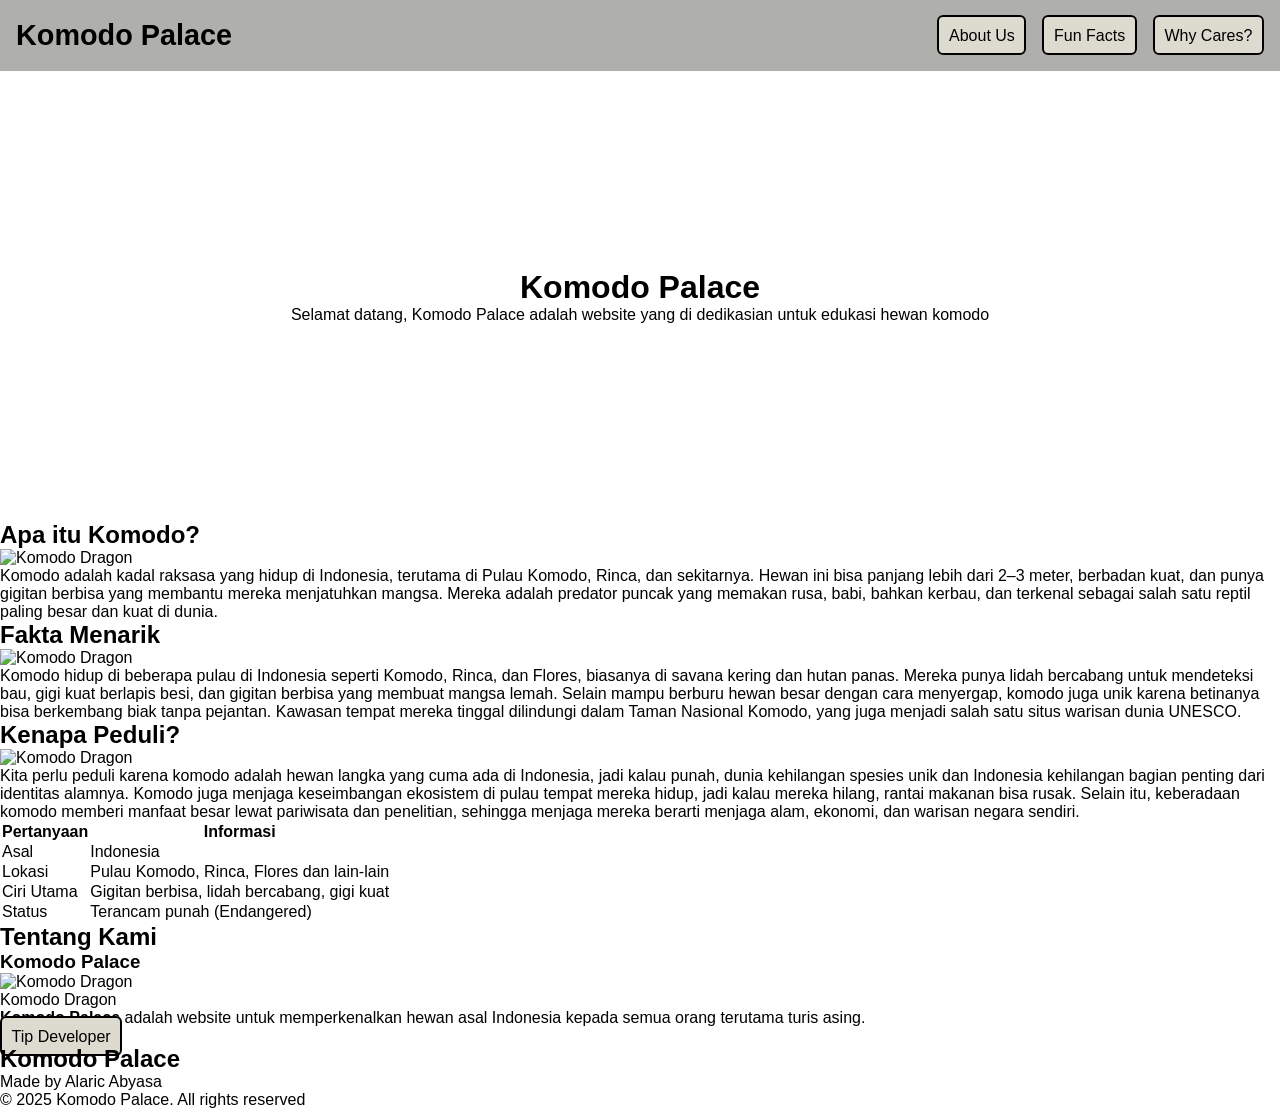
==== index.html @ 3ad5cdcc "Init files" ====
<!DOCTYPE html>
<html>
  <head>
    <title>Komodo Palace</title>
    <meta charset="UTF-8">
    <meta name="viewport" content="width=device-width, initial-scale=1.0">
    <link rel="stylesheet" href="style.css">
  </head>
  <body>
    <header>
      <nav>
        <h3>Komodo Palace</h1>
        <ul>
          <li><a href="#about">About Us</a></li>
          <li><a href="#fact">Fun Facts</a></a></li>
          <li><a href="#peduli">Why Cares?</a></li>
        </ul>
      </nav>
      <div class="header-content">
        <h1>Komodo Palace</h1>
        <p>Selamat datang, Komodo Palace adalah website yang di dedikasian untuk edukasi hewan komodo</p>
      </div>
    </header>
    
    <main>
      <div id="content">
        <article id="about">
          <h1>Apa itu Komodo?</h1>
          <img src="assets/komodo.png" alt="Komodo Dragon">
          <p>Komodo adalah kadal raksasa yang hidup di Indonesia, terutama di Pulau Komodo, Rinca, dan sekitarnya. Hewan ini bisa panjang lebih dari 2–3 meter, berbadan kuat, dan punya gigitan berbisa yang membantu mereka menjatuhkan mangsa. Mereka adalah predator puncak yang memakan rusa, babi, bahkan kerbau, dan terkenal sebagai salah satu reptil paling besar dan kuat di dunia.</p>
        </article>
        
        <article id="fact">
          <h1>Fakta Menarik</h1>
          <img src="assets/komodo2.png" alt="Komodo Dragon">
          <p>Komodo hidup di beberapa pulau di Indonesia seperti Komodo, Rinca, dan Flores, biasanya di savana kering dan hutan panas. Mereka punya lidah bercabang untuk mendeteksi bau, gigi kuat berlapis besi, dan gigitan berbisa yang membuat mangsa lemah. Selain mampu berburu hewan besar dengan cara menyergap, komodo juga unik karena betinanya bisa berkembang biak tanpa pejantan. Kawasan tempat mereka tinggal dilindungi dalam Taman Nasional Komodo, yang juga menjadi salah satu situs warisan dunia UNESCO.</p>
        </article>
        
        <article id="peduli">
          <h1>Kenapa Peduli?</h1>
          <img src="assets/komodo3.png" alt="Komodo Dragon">
          <p>Kita perlu peduli karena komodo adalah hewan langka yang cuma ada di Indonesia, jadi kalau punah, dunia kehilangan spesies unik dan Indonesia kehilangan bagian penting dari identitas alamnya. Komodo juga menjaga keseimbangan ekosistem di pulau tempat mereka hidup, jadi kalau mereka hilang, rantai makanan bisa rusak. Selain itu, keberadaan komodo memberi manfaat besar lewat pariwisata dan penelitian, sehingga menjaga mereka berarti menjaga alam, ekonomi, dan warisan negara sendiri.</p>
          
          <table>
            <tr>
              <th>Pertanyaan</th>
              <th>Informasi</th>
            </tr>
            <tr>
              <td>Asal</td>
              <td>Indonesia</td>
            </tr>
            <tr>
              <td>Lokasi</td>
              <td>Pulau Komodo, Rinca, Flores dan lain-lain</td>
            </tr>
            <tr>
              <td>Ciri Utama</td>
              <td>Gigitan berbisa, lidah bercabang, gigi kuat</td>
            </tr>
            <tr>
              <td>Status</td>
              <td>Terancam punah (Endangered)</td>
            </tr>
          </table>
        </article>
      </div>
      
      <aside>
        <h2>Tentang Kami</h2>
        <h3>Komodo Palace</h3>
        <figure>
          <img src="assets/komodo4.png" alt="Komodo Dragon">
          <figcaption>Komodo Dragon</figcaption>
        </figure>
        <p><strong>Komodo Palace</strong> adalah website untuk memperkenalkan hewan asal Indonesia kepada semua orang terutama turis asing.</p>
        <div class=button>
          <a>Tip Developer</a>
        </div>
      </aside>
    </main>
    
    <footer>
      <h2>Komodo Palace</h2>
      <p>Made by Alaric Abyasa</p>
      <p>&copy; 2025 Komodo Palace. All rights reserved</p>
    </footer>
  </body>
</html>
---- style.css ----
* {
  margin: 0;
  padding: 0;
  box-sizing: border-box;
}

body {
  font-family: "Segoe UI", "Arial";
}

nav {
  background: hsla(60,3%,46.5%,0.6);
  display: flex;
  align-items: center;
  justify-content: space-between;
  padding: 1.2rem 1rem;
}

nav h3 {
  font-size: 1.8rem;
}

ul {
  display: flex;
  gap: 1rem
}

li {
  list-style: none;
}

a {
  text-decoration: none;
  color: black;
  background-color: #DDDAD0;
  border: 2px solid black;
  padding: 0.6rem;
  border-radius: 6px;
}

.header-content {
  display: flex;
  flex-direction: column;
  align-items: center;
  justify-content: center;
  text-align: center;
  justify-content: center;
  background: url('assets/komodo0.jpg') center no-repeat;
  height: 50vh;
}
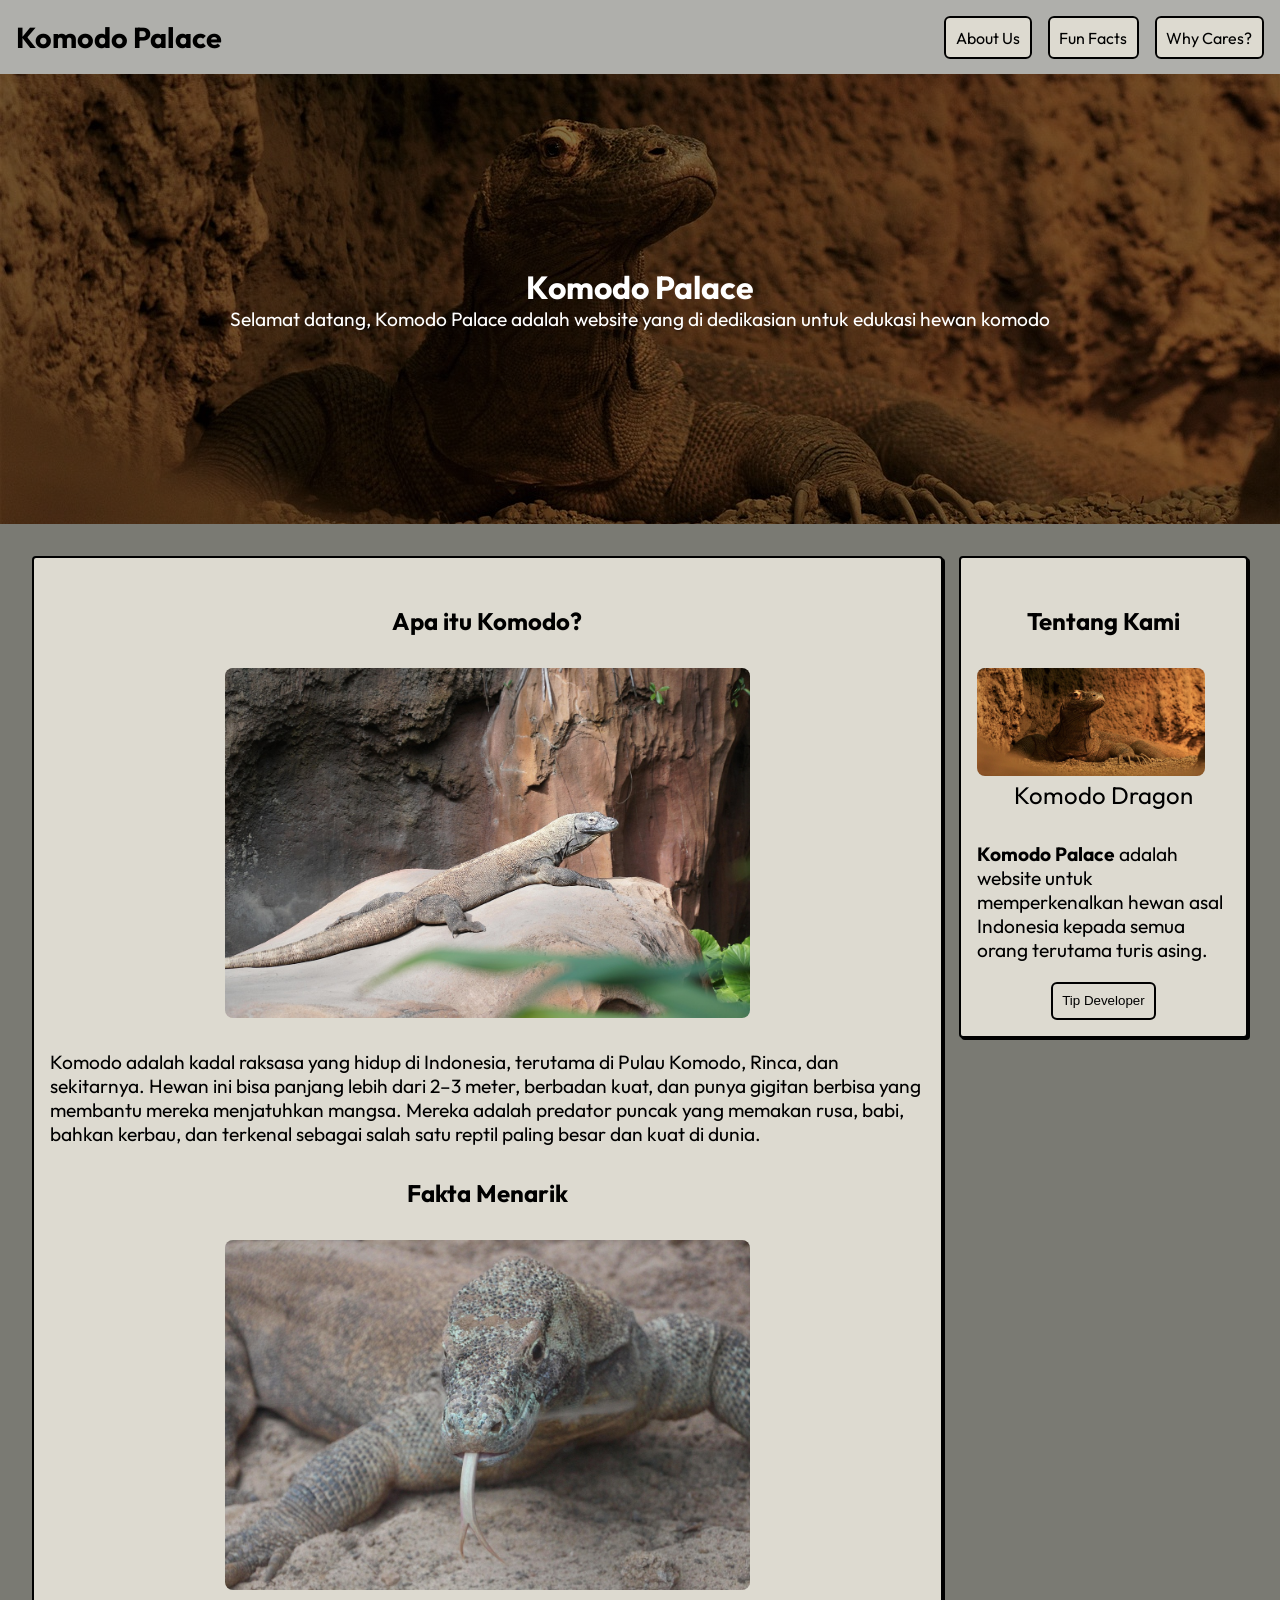
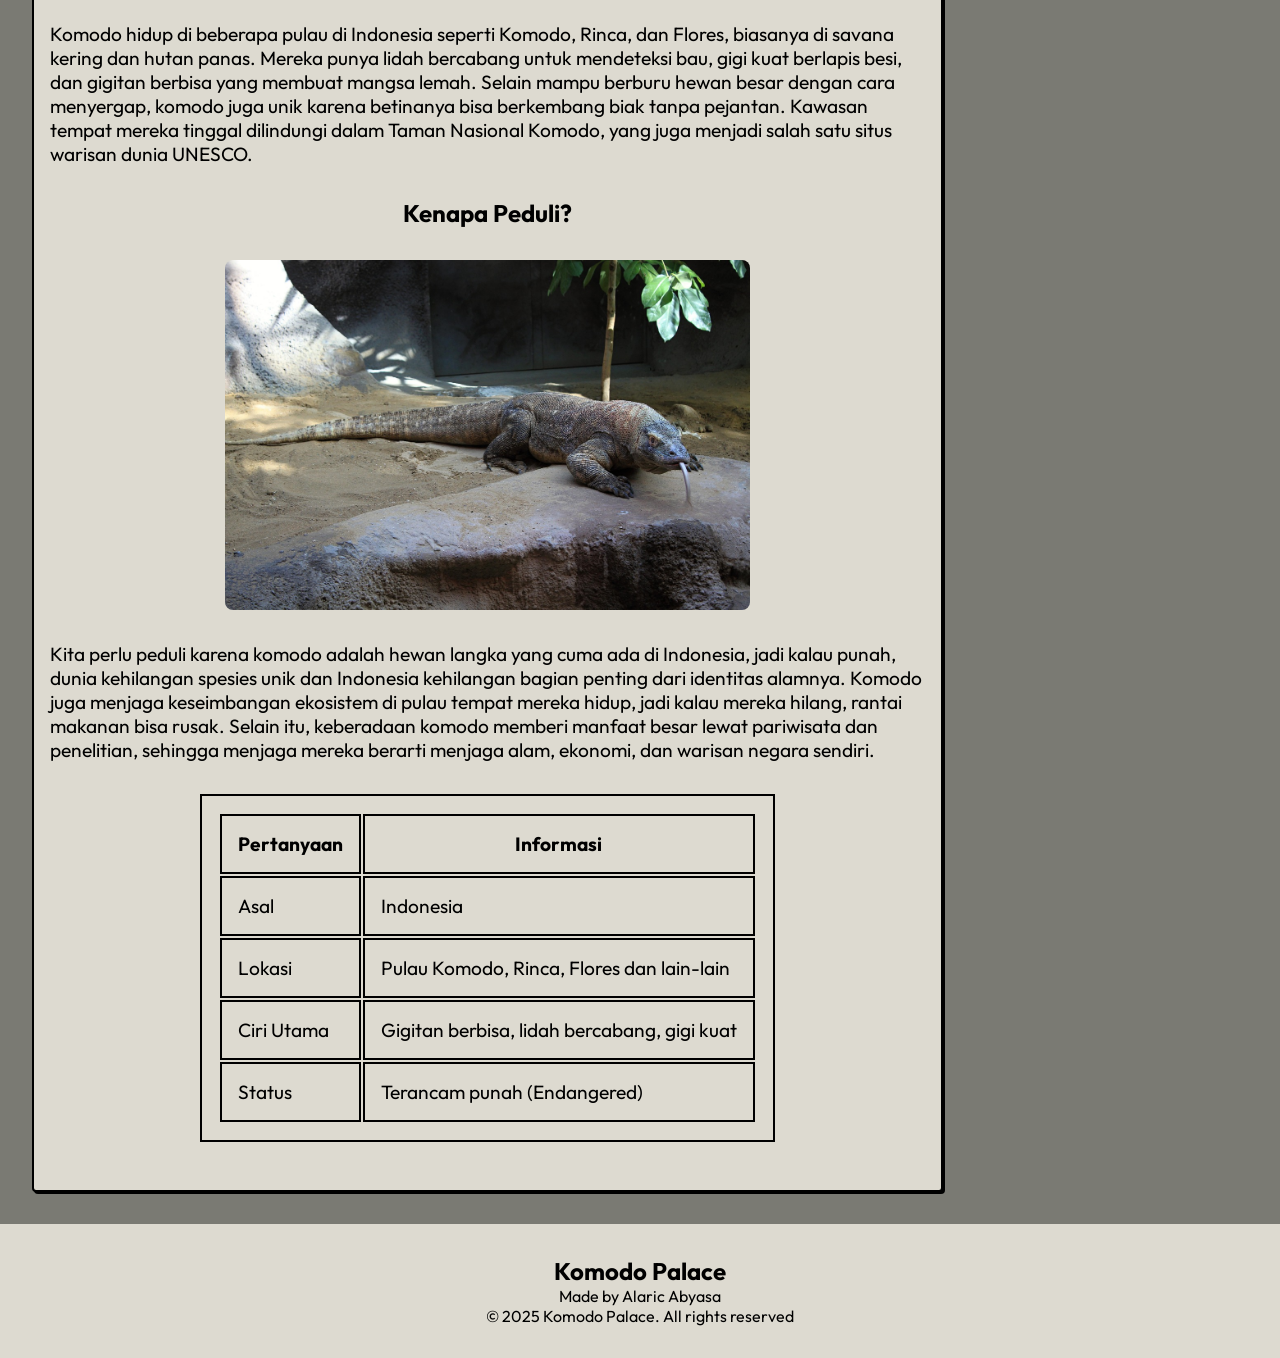
==== commit 0f0d751f: "Release v1.0.0" ====
--- a/index.html
+++ b/index.html
@@ -5,6 +5,9 @@
     <meta charset="UTF-8">
     <meta name="viewport" content="width=device-width, initial-scale=1.0">
     <link rel="stylesheet" href="style.css">
+    <link rel="preconnect" href="https://fonts.googleapis.com">
+    <link rel="preconnect" href="https://fonts.gstatic.com" crossorigin>
+    <link href="https://fonts.googleapis.com/css2?family=Outfit:wght@100..900&display=swap" rel="stylesheet">
   </head>
   <body>
     <header>
@@ -26,19 +29,19 @@
       <div id="content">
         <article id="about">
           <h1>Apa itu Komodo?</h1>
-          <img src="assets/komodo.png" alt="Komodo Dragon">
+          <img src="assets/komodo1.jpg" alt="Komodo Dragon">
           <p>Komodo adalah kadal raksasa yang hidup di Indonesia, terutama di Pulau Komodo, Rinca, dan sekitarnya. Hewan ini bisa panjang lebih dari 2–3 meter, berbadan kuat, dan punya gigitan berbisa yang membantu mereka menjatuhkan mangsa. Mereka adalah predator puncak yang memakan rusa, babi, bahkan kerbau, dan terkenal sebagai salah satu reptil paling besar dan kuat di dunia.</p>
         </article>
         
         <article id="fact">
           <h1>Fakta Menarik</h1>
-          <img src="assets/komodo2.png" alt="Komodo Dragon">
+          <img src="assets/komodo2.jpg" alt="Komodo Dragon">
           <p>Komodo hidup di beberapa pulau di Indonesia seperti Komodo, Rinca, dan Flores, biasanya di savana kering dan hutan panas. Mereka punya lidah bercabang untuk mendeteksi bau, gigi kuat berlapis besi, dan gigitan berbisa yang membuat mangsa lemah. Selain mampu berburu hewan besar dengan cara menyergap, komodo juga unik karena betinanya bisa berkembang biak tanpa pejantan. Kawasan tempat mereka tinggal dilindungi dalam Taman Nasional Komodo, yang juga menjadi salah satu situs warisan dunia UNESCO.</p>
         </article>
         
         <article id="peduli">
           <h1>Kenapa Peduli?</h1>
-          <img src="assets/komodo3.png" alt="Komodo Dragon">
+          <img src="assets/komodo3.jpg" alt="Komodo Dragon">
           <p>Kita perlu peduli karena komodo adalah hewan langka yang cuma ada di Indonesia, jadi kalau punah, dunia kehilangan spesies unik dan Indonesia kehilangan bagian penting dari identitas alamnya. Komodo juga menjaga keseimbangan ekosistem di pulau tempat mereka hidup, jadi kalau mereka hilang, rantai makanan bisa rusak. Selain itu, keberadaan komodo memberi manfaat besar lewat pariwisata dan penelitian, sehingga menjaga mereka berarti menjaga alam, ekonomi, dan warisan negara sendiri.</p>
           
           <table>
@@ -67,15 +70,15 @@
       </div>
       
       <aside>
-        <h2>Tentang Kami</h2>
-        <h3>Komodo Palace</h3>
+        <h1>Tentang Kami</h1>
         <figure>
-          <img src="assets/komodo4.png" alt="Komodo Dragon">
+          <img src="assets/komodo0.jpg" alt="Komodo Dragon">
           <figcaption>Komodo Dragon</figcaption>
         </figure>
         <p><strong>Komodo Palace</strong> adalah website untuk memperkenalkan hewan asal Indonesia kepada semua orang terutama turis asing.</p>
         <div class=button>
-          <a>Tip Developer</a>
+          <br>
+          <button type="button" onclick="openModal()">Tip Developer</button>
         </div>
       </aside>
     </main>
@@ -85,5 +88,22 @@
       <p>Made by Alaric Abyasa</p>
       <p>&copy; 2025 Komodo Palace. All rights reserved</p>
     </footer>
+    
+    <!-- Donasi -->
+    <div id="modal" class="hidden">
+      <div class="modal-content">
+        <h1>Tip Developer</h1>
+        <p>Thank you :></p>
+        <br>
+        <img src="assets/bitcoinlogofull.svg" alt="Pay with bitcoin">
+        <p>bc1que4da8sfzt25e2x72j9yx6vvxzepug97rszcls</p>
+      </div>
+      <div class="buttons">
+        <button id="copy">Copy Address</button>
+        <button id="close">Close</button>
+      </div>
+    </div>
+    
+    <script src="script.js"></script>
   </body>
 </html>
--- a/style.css
+++ b/style.css
@@ -4,8 +4,12 @@
   box-sizing: border-box;
 }
 
+html {
+  scroll-behavior: smooth;
+}
+
 body {
-  font-family: "Segoe UI", "Arial";
+  font-family: "Outfit", "Segoe UI", "Arial";
 }
 
 nav {
@@ -29,22 +33,182 @@
   list-style: none;
 }
 
-a {
+a, .button button {
   text-decoration: none;
   color: black;
   background-color: #DDDAD0;
   border: 2px solid black;
   padding: 0.6rem;
   border-radius: 6px;
+  transition: all 0.1s ease-out;
+}
+
+a:hover, .button button:hover {
+  box-shadow: 2px 2px;
+  filter: brightness(80%);
 }
 
 .header-content {
-  display: flex;
-  flex-direction: column;
-  align-items: center;
-  justify-content: center;
-  text-align: center;
-  justify-content: center;
-  background: url('assets/komodo0.jpg') center no-repeat;
+  color: white;
+  display: flex;
+  flex-direction: column;
+  align-items: center;
+  justify-content: center;
+  text-align: center;
+  justify-content: center;
+  background: linear-gradient(rgba(0,0,0,0.5), rgba(0,0,0,0.5)), url('assets/komodo0.jpg') center no-repeat;
+  background-size: cover;
   height: 50vh;
 }
+
+.header-content h1 {
+  font-size: 2rem;
+}
+
+.header-content p {
+  font-size: 1.2rem;
+}
+
+main {
+  display: flex;
+  align-items: flex-start;
+  padding: 2rem;
+  gap: 1rem;
+  background: #7A7A73;
+}
+
+#content, aside {
+  border: 2px solid black;
+  padding: 1rem;
+  background: #DDDAD0;
+  border-radius: 4px;
+  box-shadow: 2px 2px;
+}
+
+#content {
+  display: flex;
+  align-items: center;
+  justify-content: center;
+  flex-direction: column;
+}
+
+#content h1, aside h1 {
+  text-align: center;
+  margin: 2rem;
+}
+
+#content p, aside p {
+  margin-top: 2rem;
+  font-size: 1.2rem;
+}
+
+#content img {
+  display: block;
+  width: 60%;
+  border-radius: 8px;
+  margin: 0 auto;
+}
+
+table, th, td {
+  font-size: 1.2rem;
+  margin: 2rem auto;
+  border: 2px solid black;
+  padding: 1rem;
+}
+
+aside {
+  display: flex;
+  align-items: center;
+  justify-content: center;
+  flex-direction: column;
+}
+
+figure img {
+  width: 90%;
+  border-radius: 8px;
+}
+
+figure figcaption {
+  text-align: center;
+  font-size: 1.5rem;
+}
+
+aside a {
+  margin-top: 2rem;
+  display: block;
+}
+
+footer {
+  background: #DDDAD0;
+  padding: 2rem;
+  text-align: center;
+}
+
+#modal {
+  color: white;
+  position: fixed;
+  top: 50%;
+  left: 50%;
+  transform: translate(-50%, -50%);
+  background: #57564F;
+  display: flex;
+  align-items: center;
+  justify-content: center;
+  text-align: center;
+  flex-direction: column;
+  padding: 1rem;
+  gap: 0.5rem;
+  border-radius: 8px;
+  z-index: 1000;
+}
+
+.buttons {
+  color: black;
+}
+
+#copy, #close {
+  border: 2px solid black;
+  padding: 0.5rem;
+  border-radius: 4px;
+  transition: all 0.1s ease-out;
+  background: white;
+  font-size: 1rem;
+}
+
+#copy:hover {
+  background: green;
+}
+
+#close:hover {
+  background: #bb1111;
+}
+
+.hidden {
+  display: none !important;
+}
+
+@media (max-width: 600px) {
+  nav {
+    flex-direction: column;
+  }
+  
+  nav ul {
+    margin-top: 1rem;
+  }
+  
+  main {
+    flex-direction: column;
+  }
+  
+  #content img {
+    width: 90%;
+  }
+  
+  table, th, td {
+    font-size: 0.3rem;
+  }
+  
+  #modal {
+    width: 95%;
+  }
+}
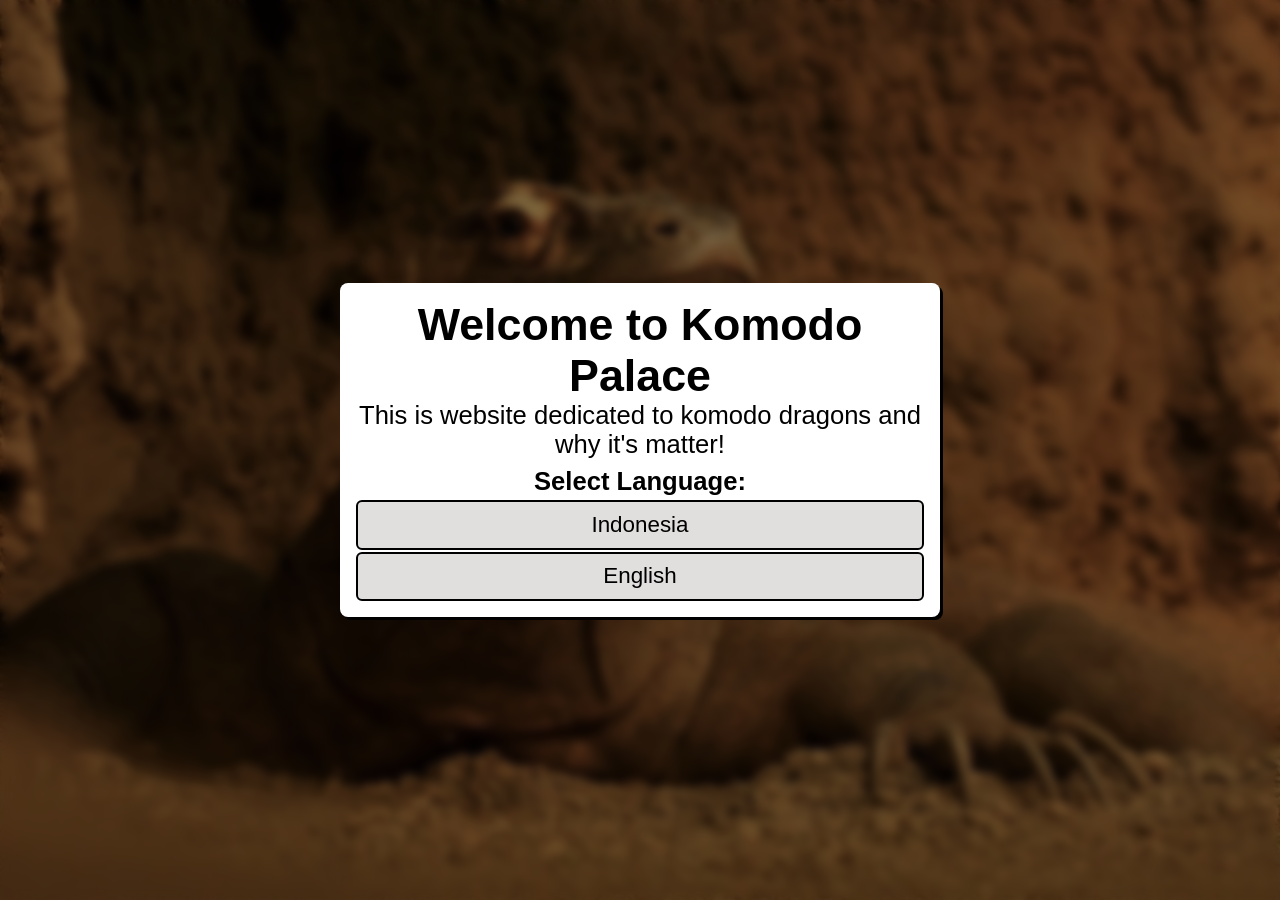
==== commit 66232814: "english translation and landing page" ====
--- a/index.html
+++ b/index.html
@@ -1,109 +1,24 @@
 <!DOCTYPE html>
-<html>
-  <head>
+<html lang="en">
+<head>
+    <meta charset="UTF-8">
+    <meta name="viewport" content="width=device-width,initial-scale=1.0">
+    <meta http-equiv="X-UA-Compatible" content="IE=edge">
+    <meta name="description" content="A new web page">
+    <meta name="robots" content="index, follow">
+    <link rel="icon" href="./assets/komodopalace.png">
     <title>Komodo Palace</title>
-    <meta charset="UTF-8">
-    <meta name="viewport" content="width=device-width, initial-scale=1.0">
-    <link rel="stylesheet" href="style.css">
-    <link rel="preconnect" href="https://fonts.googleapis.com">
-    <link rel="preconnect" href="https://fonts.gstatic.com" crossorigin>
-    <link href="https://fonts.googleapis.com/css2?family=Outfit:wght@100..900&display=swap" rel="stylesheet">
-  </head>
-  <body>
-    <header>
-      <nav>
-        <h3>Komodo Palace</h1>
-        <ul>
-          <li><a href="#about">About Us</a></li>
-          <li><a href="#fact">Fun Facts</a></a></li>
-          <li><a href="#peduli">Why Cares?</a></li>
-        </ul>
-      </nav>
-      <div class="header-content">
-        <h1>Komodo Palace</h1>
-        <p>Selamat datang, Komodo Palace adalah website yang di dedikasian untuk edukasi hewan komodo</p>
-      </div>
-    </header>
-    
-    <main>
-      <div id="content">
-        <article id="about">
-          <h1>Apa itu Komodo?</h1>
-          <img src="assets/komodo1.jpg" alt="Komodo Dragon">
-          <p>Komodo adalah kadal raksasa yang hidup di Indonesia, terutama di Pulau Komodo, Rinca, dan sekitarnya. Hewan ini bisa panjang lebih dari 2–3 meter, berbadan kuat, dan punya gigitan berbisa yang membantu mereka menjatuhkan mangsa. Mereka adalah predator puncak yang memakan rusa, babi, bahkan kerbau, dan terkenal sebagai salah satu reptil paling besar dan kuat di dunia.</p>
-        </article>
-        
-        <article id="fact">
-          <h1>Fakta Menarik</h1>
-          <img src="assets/komodo2.jpg" alt="Komodo Dragon">
-          <p>Komodo hidup di beberapa pulau di Indonesia seperti Komodo, Rinca, dan Flores, biasanya di savana kering dan hutan panas. Mereka punya lidah bercabang untuk mendeteksi bau, gigi kuat berlapis besi, dan gigitan berbisa yang membuat mangsa lemah. Selain mampu berburu hewan besar dengan cara menyergap, komodo juga unik karena betinanya bisa berkembang biak tanpa pejantan. Kawasan tempat mereka tinggal dilindungi dalam Taman Nasional Komodo, yang juga menjadi salah satu situs warisan dunia UNESCO.</p>
-        </article>
-        
-        <article id="peduli">
-          <h1>Kenapa Peduli?</h1>
-          <img src="assets/komodo3.jpg" alt="Komodo Dragon">
-          <p>Kita perlu peduli karena komodo adalah hewan langka yang cuma ada di Indonesia, jadi kalau punah, dunia kehilangan spesies unik dan Indonesia kehilangan bagian penting dari identitas alamnya. Komodo juga menjaga keseimbangan ekosistem di pulau tempat mereka hidup, jadi kalau mereka hilang, rantai makanan bisa rusak. Selain itu, keberadaan komodo memberi manfaat besar lewat pariwisata dan penelitian, sehingga menjaga mereka berarti menjaga alam, ekonomi, dan warisan negara sendiri.</p>
-          
-          <table>
-            <tr>
-              <th>Pertanyaan</th>
-              <th>Informasi</th>
-            </tr>
-            <tr>
-              <td>Asal</td>
-              <td>Indonesia</td>
-            </tr>
-            <tr>
-              <td>Lokasi</td>
-              <td>Pulau Komodo, Rinca, Flores dan lain-lain</td>
-            </tr>
-            <tr>
-              <td>Ciri Utama</td>
-              <td>Gigitan berbisa, lidah bercabang, gigi kuat</td>
-            </tr>
-            <tr>
-              <td>Status</td>
-              <td>Terancam punah (Endangered)</td>
-            </tr>
-          </table>
-        </article>
-      </div>
-      
-      <aside>
-        <h1>Tentang Kami</h1>
-        <figure>
-          <img src="assets/komodo0.jpg" alt="Komodo Dragon">
-          <figcaption>Komodo Dragon</figcaption>
-        </figure>
-        <p><strong>Komodo Palace</strong> adalah website untuk memperkenalkan hewan asal Indonesia kepada semua orang terutama turis asing.</p>
-        <div class=button>
-          <br>
-          <button type="button" onclick="openModal()">Tip Developer</button>
-        </div>
-      </aside>
-    </main>
-    
-    <footer>
-      <h2>Komodo Palace</h2>
-      <p>Made by Alaric Abyasa</p>
-      <p>&copy; 2025 Komodo Palace. All rights reserved</p>
-    </footer>
-    
-    <!-- Donasi -->
-    <div id="modal" class="hidden">
-      <div class="modal-content">
-        <h1>Tip Developer</h1>
-        <p>Thank you :></p>
-        <br>
-        <img src="assets/bitcoinlogofull.svg" alt="Pay with bitcoin">
-        <p>bc1que4da8sfzt25e2x72j9yx6vvxzepug97rszcls</p>
-      </div>
-      <div class="buttons">
-        <button id="copy">Copy Address</button>
-        <button id="close">Close</button>
-      </div>
+    <link rel="stylesheet" href="./style.css">
+</head>
+<body>
+  <main>
+    <h1>Welcome to Komodo Palace</h1>
+    <p>This is website dedicated to komodo dragons and why it's matter!</p>
+    <p class="select-language">Select Language:</p>
+    <div class="button-container">
+      <a href="./id/index.html" class="id">Indonesia</a>
+      <a href="./en/index.html" class="en">English</a>
     </div>
-    
-    <script src="script.js"></script>
-  </body>
-</html>
+  </main>
+</body>
+</html>
--- a/style.css
+++ b/style.css
@@ -10,205 +10,78 @@
 
 body {
   font-family: "Outfit", "Segoe UI", "Arial";
-}
-
-nav {
-  background: hsla(60,3%,46.5%,0.6);
-  display: flex;
-  align-items: center;
-  justify-content: space-between;
-  padding: 1.2rem 1rem;
-}
-
-nav h3 {
-  font-size: 1.8rem;
-}
-
-ul {
-  display: flex;
-  gap: 1rem
-}
-
-li {
-  list-style: none;
-}
-
-a, .button button {
-  text-decoration: none;
-  color: black;
-  background-color: #DDDAD0;
-  border: 2px solid black;
-  padding: 0.6rem;
-  border-radius: 6px;
-  transition: all 0.1s ease-out;
-}
-
-a:hover, .button button:hover {
-  box-shadow: 2px 2px;
-  filter: brightness(80%);
-}
-
-.header-content {
-  color: white;
+  height: 100vh;
+  width: 100%;
+  background: linear-gradient(rgba(0,0,0,0.5), rgba(0,0,0,0.5)), url(./assets/komodo0.jpg) center no-repeat;
+  background-size: cover;
+  backdrop-filter: blur(5px);
   display: flex;
   flex-direction: column;
   align-items: center;
   justify-content: center;
   text-align: center;
-  justify-content: center;
-  background: linear-gradient(rgba(0,0,0,0.5), rgba(0,0,0,0.5)), url('assets/komodo0.jpg') center no-repeat;
-  background-size: cover;
-  height: 50vh;
-}
-
-.header-content h1 {
-  font-size: 2rem;
-}
-
-.header-content p {
-  font-size: 1.2rem;
 }
 
 main {
-  display: flex;
-  align-items: flex-start;
-  padding: 2rem;
-  gap: 1rem;
-  background: #7A7A73;
+  color: black;
+  background: rgb(255,255,255);
+  width: 600px;
+  padding: 1rem;
+  border-radius: 8px;
+  box-shadow: 3px 3px black;
+  gap: 2px;
 }
 
-#content, aside {
-  border: 2px solid black;
-  padding: 1rem;
-  background: #DDDAD0;
-  border-radius: 4px;
-  box-shadow: 2px 2px;
+main h1 {
+  font-size: 2.8rem;
 }
 
-#content {
-  display: flex;
-  align-items: center;
-  justify-content: center;
-  flex-direction: column;
+main p {
+  font-size: 1.6rem;
 }
 
-#content h1, aside h1 {
-  text-align: center;
-  margin: 2rem;
+.select-language {
+  font-weight: bold;
+  margin-top: 8px;
 }
 
-#content p, aside p {
-  margin-top: 2rem;
-  font-size: 1.2rem;
+.button-container {
+  margin-top: 4px;
+  display: flex;
+  flex-direction: column;
+  gap: 2px;
+  width: 100%;;
 }
 
-#content img {
-  display: block;
-  width: 60%;
-  border-radius: 8px;
-  margin: 0 auto;
+.button-container a {
+  color: black;
+  text-decoration: none;
+  width: 100%;
+  padding: 0.6rem;
+  font-size: 1.4rem;
+  background: #cac5c591;
+  border: 2px solid black;
+  border-radius: 6px;
+  transition: all 0.2s ease;
 }
 
-table, th, td {
-  font-size: 1.2rem;
-  margin: 2rem auto;
-  border: 2px solid black;
-  padding: 1rem;
+.button-container a:hover {
+  color: white;
+  background: #0c0e1891;
 }
 
-aside {
-  display: flex;
-  align-items: center;
-  justify-content: center;
-  flex-direction: column;
-}
-
-figure img {
-  width: 90%;
-  border-radius: 8px;
-}
-
-figure figcaption {
-  text-align: center;
-  font-size: 1.5rem;
-}
-
-aside a {
-  margin-top: 2rem;
-  display: block;
-}
-
-footer {
-  background: #DDDAD0;
-  padding: 2rem;
-  text-align: center;
-}
-
-#modal {
-  color: white;
-  position: fixed;
-  top: 50%;
-  left: 50%;
-  transform: translate(-50%, -50%);
-  background: #57564F;
-  display: flex;
-  align-items: center;
-  justify-content: center;
-  text-align: center;
-  flex-direction: column;
-  padding: 1rem;
-  gap: 0.5rem;
-  border-radius: 8px;
-  z-index: 1000;
-}
-
-.buttons {
-  color: black;
-}
-
-#copy, #close {
-  border: 2px solid black;
-  padding: 0.5rem;
-  border-radius: 4px;
-  transition: all 0.1s ease-out;
-  background: white;
-  font-size: 1rem;
-}
-
-#copy:hover {
-  background: green;
-}
-
-#close:hover {
-  background: #bb1111;
-}
-
-.hidden {
-  display: none !important;
-}
-
-@media (max-width: 600px) {
-  nav {
-    flex-direction: column;
+@media (max-width: 768px) {
+  main {
+    padding: 0.6rem;
+    width: 95vw;
   }
   
-  nav ul {
-    margin-top: 1rem;
+  main h1 {
+    font-size: 2rem;
   }
   
-  main {
-    flex-direction: column;
-  }
-  
-  #content img {
-    width: 90%;
-  }
-  
-  table, th, td {
-    font-size: 0.3rem;
-  }
-  
-  #modal {
-    width: 95%;
+  main p {
+    font-size: 1.2;
+    overflow-wrap: break-word;
   }
 }
